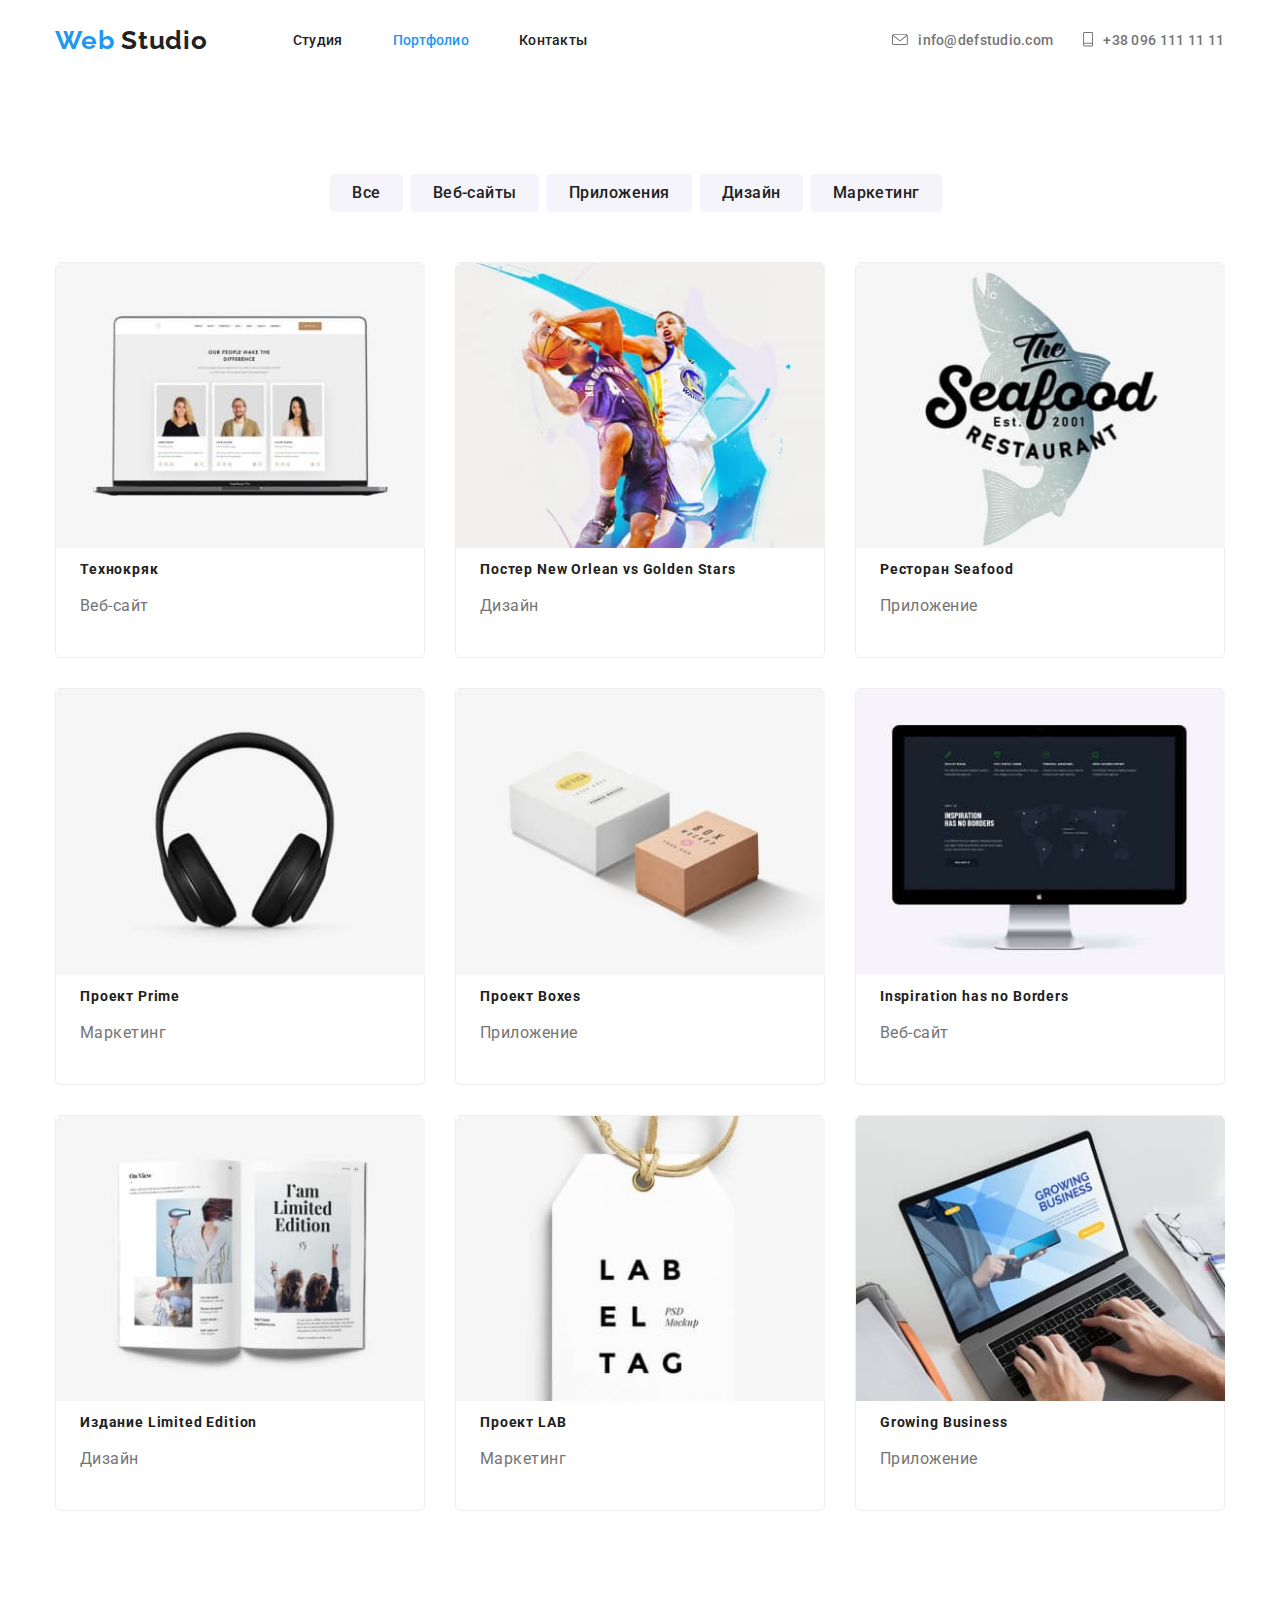
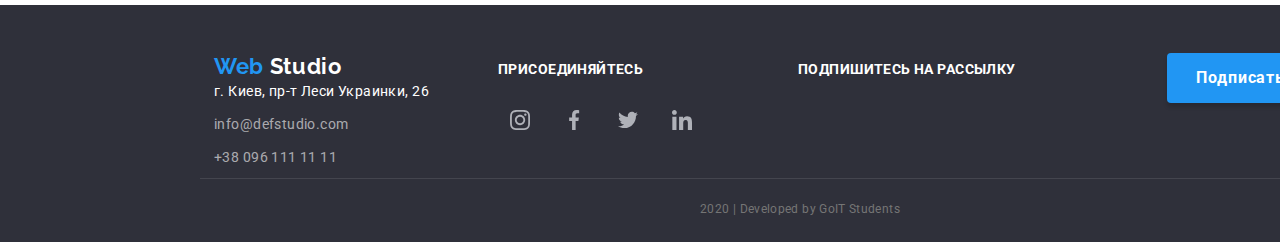
==== portfolio.html @ 9c073206 "клон" ====
<!DOCTYPE html>
<html lang="ru">
  <head>
    <meta charset="UTF-8" />
    <meta name="viewport" content="width=device-width, initial-scale=1.0" />
    <link
      href="https://fonts.googleapis.com/css2?family=Raleway:wght@700&family=Roboto:wght@400;500;700;900&display=swap"
      rel="stylesheet"
    />
    <link
      rel="stylesheet"
      href="https://cdnjs.cloudflare.com/ajax/libs/modern-normalize/0.6.0/modern-normalize.min.css"
    />
    <link rel="stylesheet" href="./css/styles.css" />
    <title>Web Studio</title>
  </head>
  <body>
    <header>
      <div class="container">
        <div class="header-title">
          <nav class="header">
            <a class="logos" href="/"> <span class="logo">Web</span> Studio</a>
            <ul class="social-links">
              <li class="link-title">
                <a href="./index.html">Студия</a>
              </li>
              <li class="link-title">
                <a href="./portfolio.html" class="link">Портфолио</a>
              </li>
              <li class="link-title"><a href="">Контакты</a></li>
            </ul>
          </nav>
          <ul class="contacts">
            <li class="contacts-item">
              <div class="contact-mail">
                <a class="phone" href="maito:info@defstudio.com">
                  <svg>
                    <use href="./images/symbol-defs.svg#icon-envelope"></use>
                  </svg>info@defstudio.com</a></div>
            </li>
            <li class="contacts-item">
              <div class="contact-phone">
                <a class="phone-icone" href="tel:+380961111111">
                  <svg class="contact-tel">
                    <use href="./images/symbol-defs.svg#icon-tel"></use>
                  </svg>+38 096 111 11 11</a></div>
            </li>
          </ul>
        </div>
      </div>
    </header>
    <main>
      <div class="none"><h1>Портфолио</h1></div>
      <div class="flex">
        <ul class="widget">
        <li >
          <a href="" class="title">Все</a></li>
          <li>
            <a href="" class="title">Веб-сайты</a></li>
            <li>
              <a href="" class="title">Приложения</a></li>
              <li>
                <a href="" class="title">Дизайн</a></li>
              <li>
                <li>
                  <a href="" class="title">Маркетинг</a></li>
                <li>
              </ul>
      <ul class="flex-container">
        <li class="flex-element">
          <a href="" class="subject-title">
            <img src="./images/tehnokryak1.jpg" alt="Компьютер с открытой веб-страницей" width="370px"/>
            <h2 class="subject">Технокряк</h2>
            <p class="subtitle">Веб-сайт</p>
          </a>
        </li>
        <li class="flex-element">
          <a href="" class="subject-title">
            <img src="./images/man1.jpg" alt="Баскетболисты борющиеся за мяч" width="370px"/>
           <h2 class="subject">Постер New Orlean vs Golden Stars</h2>
          <p class="subtitle">Дизайн</p>
          </a>
        </li>
        <li class="flex-element">
          <a href="" class="subject-title">
            <img src="./images/fish1.jpg" alt="Логотип ресторана Seafood" width="370px"/>
          <h2 class="subject">Ресторан Seafood</h2>
          <p class="subtitle">Приложение</p>
          </a>          
        </li>
        <li class="flex-element">
          <a href="" class="subject-title">
            <img src="./images/hp1.jpg" alt="Наушники" width="370px"/>
          <h2 class="subject">Проект Prime</h2>
          <p class="subtitle">Маркетинг</p>
          </a>
        </li>
        <li class="flex-element">
          <a href="" class="subject-title">
            <img src="./images/box1.jpg" alt="Две коробки на столе" width="370px"/>
          <h2 class="subject">Проект Boxes</h2>
          <p class="subtitle">Приложение</p>
          </a>
        </li>
        <li class="flex-element">
          <a href="" class="subject-title">
            <img src="./images/comp31.jpg" alt="Компьютер" width="370px"/>
          <h2 class="subject">Inspiration has no Borders</h2>
          <p class="subtitle">Веб-сайт</p>
          </a>
        </li>
        <li class="flex-element">
          <a href="" class="subject-title">
            <img src="./images/book1.jpg" alt="Развернутая книга на столе" width="370px"/>
          <h2 class="subject">Издание Limited Edition</h2>
          <p class="subtitle">Дизайн</p>
          </a>
        </li>
        <li class="flex-element">
          <a href="" class="subject-title">
            <img src="./images/lab1.jpg" alt="Бирка с логотипом Лаб" width="370px"/>
          <h2 class="subject">Проект LAB</h2>
          <p class="subtitle">Маркетинг</p>
          </a>
        </li>
        <li class="flex-element">
          <a href="" class="subject-title">
            <img src="./images/laptop1.jpg" alt="Ноутбук" width="370px"/>
          <h2 class="subject">Growing Business</h2>
          <p class="subtitle">Приложение</p>
          </a>
        </li></div>
      </ul>
    </main>
    <footer>
      <div class="container-footer">
        <div class="footer">
          <div class="avatar">
            <a href="/" class="logos-footer">
              <span class="logo">Web</span> Studio</a>
            <address>
              <ul class="adress">
                <div class="adress">г. Киев, пр-т Леси Украинки, 26</div>
                <li class="mobile-title">
                  <a href="maito:info@defstudio.com" class="mobile">info@defstudio.com</a>
                </li>
                <li class="mobile-title">
                  <a href="tel:+380961111111" class="mobile">+38 096 111 11 11</a>
                </li>
              </ul>
            </address>
          </div>
          <div class="content">
            <p class="list-items">Присоединяйтесь</p>
            <ul class="content-title">
              <li class="socials-title">
                <div class="soc">
                  <svg class="soc-size">
                    <use href="./images/symbol-defs.svg#icon-instagram"></use>
                  </svg>
                </div>
                <a href="https://www.instagram.com/?hl=ru"></a>
              </li>
              <li class="socials-title">
                <div class="soc">
                  <svg class="soc-size">
                    <use href="./images/symbol-defs.svg#icon-facebook"></use>
                  </svg>
                </div>
                <a href="https://www.facebook.com/"></a>
              </li>
              <li class="socials-title">
                <div class="soc">
                  <svg class="soc-size">
                    <use href="./images/symbol-defs.svg#icon-twitter"></use>
                  </svg>
                </div>
                <a href="https://twitter.com/explore"></a>
              </li>
              <li class="socials-title">
                <div class="soc">
                  <svg class="soc-size">
                    <use href="./images/symbol-defs.svg#icon-linkedln"></use>
                  </svg>
                </div>
                <a href="https://www.linkedin.com/"></a>
              </li>
            </ul>
          </div>
          <div class="aside-list">
            <p class="list-items">Подпишитесь на рассылку</p>
          </div>
          <div>
            <a class="button-footer" href="">Подписаться</a>
          </div>
        </div>
        <div class="aside">
          <p class="aside-footer">2020 | Developed by GoIT Students</p>
        </div>
      </div>
    </footer>
  </body>
</html>
---- css/styles.css ----
html {
  box-sizing: border-box;
}

*,
*::before,
*::after {
  box-sizing: inherit;
}

body {
  font-family: Roboto;
  color: #212121;
}
.header {
  display: flex;
  align-items: center;
  background: #ffffff;
  color: #212121;
  font-family: Roboto;
  font-style: normal;
  font-weight: 500;
  font-size: 14px;
  line-height: 16px;
  letter-spacing: 0.02em;
}
.header-title {
  display: flex;
  align-items: center;
}
.container {
  width: 1200px;
  margin-left: auto;
  margin-right: auto;
  padding-left: 15px;
  padding-right: 15px;
}
.container-box {
  align-items: center;
  width: 1200px;
  margin-left: auto;
  margin-right: auto;
  padding-left: 15px;
  padding-right: 15px;
  padding-top: 94px;
  padding-bottom: 94px;
}
.container-footer {
  align-items: center;
  width: 1600px;
  margin-left: auto;
  margin-right: auto;
  padding-top: 48px;
  padding-bottom: 21px;
  background: #2f303a;
}
.box-container {
  align-items: center;
  width: 1600px;
  margin-left: auto;
  margin-right: auto;
  padding-left: 15px;
  padding-right: 15px;
}
.overlay {
  height: 600px;
  max-width: 1600px;
  background-image: linear-gradient(
      to right,
      rgba(47, 48, 58, 0.8),
      rgba(47, 48, 58, 0.8)
    ),
    url(../images/Header1.jpg);
  background-repeat: no-repeat;
  background-position: center;
  background-size: cover;
  padding-top: 200px;
  padding-bottom: 200px;
}
.flex-container {
  display: flex;
  flex-wrap: wrap;
  align-items: center;
  width: 1200px;
  margin-left: auto;
  margin-right: auto;
}
.flex-element {
  width: calc((100% - 90px) / 3);
  margin-right: 30px;
  margin-bottom: 30px;
  background: #ffffff;
  border: 1px solid #eeeeee;
  box-sizing: border-box;
  border-radius: 5px;
}
.flex-element:nth-last-child(-n + 3) {
  margin-bottom: 0;
}
.flex-element:nth-child(3n) {
  margin-right: 0;
}
.flex-element:hover {
  box-shadow: 1px 4px 6px rgba(0, 0, 0, 0.16), 0px 4px 4px rgba(0, 0, 0, 0.06),
    0px 1px 1px rgba(0, 0, 0, 0.12);
}
.subject-title:focus {
  box-shadow: 1px 4px 6px rgba(0, 0, 0, 0.16), 0px 4px 4px rgba(0, 0, 0, 0.06),
    0px 1px 1px rgba(0, 0, 0, 0.12);
}
.flex-element img {
  max-width: 369px;
}
.logo {
  color: #2196f3;
}
.logos {
  justify-content: start;
  margin-right: 85px;
  font-style: normal;
  font-weight: bold;
  font-size: 26px;
  line-height: 31px;
  letter-spacing: 0.03em;
  font-family: Raleway;
}
.logos-footer {
  margin-bottom: 10px;
  font-family: Raleway;
  font-style: normal;
  font-weight: bold;
  font-size: 22px;
  line-height: 26px;
  letter-spacing: 0.03em;
  color: #ffffff;
}
a {
  margin-top: 0;
  margin-bottom: 0;
  padding-top: 0;
  padding-bottom: 0;
  text-decoration: none;
  font-size: 14px;
  line-height: 16px;
  color: #212121;
}
a:hover {
  color: #2196f3;
}
a:hover.title {
  color: white !important;
}
a:hover.button {
  color: white !important;
}
a:hover.button-footer {
  color: white !important;
}
a:hover.subject-title {
  color: #212121 !important;
}

ul {
  margin-top: 0;
  margin-bottom: 0;
  margin-left: 0;
  margin-right: 0;
  list-style: none;
  padding-left: 0;
  padding-top: 0;
  padding-right: 0;
}
.link {
  color: #2196f3;
  font-style: normal;
  font-weight: 500;
  font-size: 14px;
  line-height: 16px;
  letter-spacing: 0.02em;
}
.social-links {
  display: flex;
  font-style: normal;
  font-weight: 500;
  font-size: 14px;
  line-height: 16px;
  letter-spacing: 0.02em;
}
.social-links a:focus {
  color: #2196f3;
}
.link-title {
  display: block;
  padding-top: 32px;
  padding-bottom: 32px;
  margin-right: 50px;
  font-style: normal;
  font-weight: 500;
  font-size: 14px;
  line-height: 16px;
  letter-spacing: 0.02em;
}
.link-title:last-child {
  margin-right: 0;
}
.adress {
  margin-bottom: 9px;
  font-style: normal;
  font-weight: normal;
  font-size: 14px;
  line-height: 24px;
  letter-spacing: 0.03em;
  color: #ffffff;
}
.mobile {
  font-style: normal;
  font-weight: normal;
  font-size: 14px;
  line-height: 24px;
  letter-spacing: 0.03em;
  color: rgba(255, 255, 255, 0.6);
}
.mobile-title {
  margin-bottom: 9px;
}
.mobile-title:last-child {
  margin-bottom: 0px;
}
.phone {
  color: #757575;
  font-style: normal;
  font-weight: 500;
  font-size: 14px;
  line-height: 16px;
  letter-spacing: 0.02em;
}
.phone:hover {
  color: #2196f3;
}
.phone:focus {
  color: #2196f3;
}
.phone:focus svg {
  --color4: #2196f3;
}
.phone-icone {
  display: flex;
  font-style: normal;
  font-weight: 500;
  font-size: 14px;
  line-height: 16px;
  letter-spacing: 0.02em;

  color: #757575;
}
.phone-icone:hover {
  color: #2196f3;
}
.phone-icone:focus {
  color: #2196f3;
}
.phone-icone:focus svg {
  --color4: #2196f3;
}
.contacts {
  display: flex;
  margin-top: 0;
  margin-bottom: 0;
  margin-left: 305px;
}
.contacts-.item:focus {
  -moz-text-decoration-color: #2196f3;
  --color4: #2196f3;
}
.contact-mail {
  display: flex;
  align-items: center;
}
.contact-mail:hover svg {
  --color4: #2196f3;
}

.contact-mail svg {
  width: 16px;
  height: 11.2px;
  margin-right: 10px;
}
.contact-phone {
  display: flex;
  justify-content: center;
  align-items: center;
}
.contact-phone:hover svg {
  --color4: #2196f3;
}
.contacts-item {
  display: flex;
  height: 16px;
  padding: 0;
  margin-right: 30px;
}
.contacts-item:last-child {
  margin-right: 0;
}
.contacts-item .phone:focus {
  color: #2196f3;
}
.contact-tel {
  display: flex;
  justify-content: center;
  align-items: center;
  width: 10px;
  height: 14.94px;
  margin-right: 10px;
}
.preview {
  margin-top: 0;
  margin-bottom: 46px;
  color: #ffffff;
  font-style: normal;
  font-weight: 900;
  font-size: 44px;
  line-height: 60px;
  letter-spacing: 0.06em;
  text-transform: uppercase;
  text-align: center;
  width: 646px;
  margin-left: auto;
  margin-right: auto;
}
.button {
  display: inline-block;
  text-align: center;
  font-style: normal;
  font-weight: bold;
  font-size: 16px;
  line-height: 30px;
  letter-spacing: 0.06em;
  color: #ffffff;
  min-width: 200px;
  padding: 10px 32px;
  background: #2196f3;
  box-shadow: 0px 4px 4px rgba(0, 0, 0, 0.15);
  border-radius: 4px;
}
.button-items {
  text-align: center;
}
p {
  color: #757575;
}
.text {
  width: 270px;
  margin-top: 0;
  text-align: left;
  font-style: normal;
  font-weight: normal;
  font-size: 14px;
  line-height: 24px;
  letter-spacing: 0.03em;
}
.name {
  height: 19px;
  font-style: normal;
  font-weight: 500;
  font-size: 16px;
  text-align: center;
  letter-spacing: 0.03em;
  margin-bottom: 10px;
}
.desc {
  margin-top: 0;
  margin-bottom: 16px;
  font-style: normal;
  font-weight: normal;
  text-align: center;
  font-size: 16px;
  line-height: 19px;
  letter-spacing: 0.03em;
}

h2 {
  margin-top: 0;
  margin-bottom: 50px;
  font-style: normal;
  font-weight: bold;
  font-size: 36px;
  line-height: 42px;
  letter-spacing: 0.03em;
  text-align: center;
}
.heading {
  display: flex;
  justify-content: center;
}
.none {
  display: none;
}
h3 {
  margin-top: 0;
  margin-bottom: 0;
  font-style: normal;
  font-weight: 500;
  font-size: 16px;
  line-height: 19px;
  letter-spacing: 0.03em;
  color: #212121;
  text-align: center;
}
.picture {
  width: 270px;
  height: 120px;
  margin-bottom: 30px;
  background: #f5f4fa;
  border-radius: 4px;
  text-align: center;
}
.inside {
  display: flex;
  justify-content: center;
  align-items: center;
  width: 270px;
  height: 120px;
  margin-bottom: 30px;
  background: #f5f4fa;
  border-radius: 4px;
}
.size {
  display: inline-block;
  width: 70px;
  height: 70px;
}
.box {
  display: flex;
  text-align: center;
}
.box-title {
  margin-right: 30px;
}
.box-title :last-child {
  margin-right: 0;
}
.item {
  width: 270px;
  margin-top: 0;
  margin-bottom: 10px;
  text-align: left;
  font-style: normal;
  font-weight: bold;
  font-size: 14px;
  line-height: 16px;
  letter-spacing: 0.03em;
  text-transform: uppercase;
  color: #212121;
}
.items {
  margin-top: 0;
  margin-bottom: 0;
  width: 370px;
  padding: 27px 82px;
  font-style: normal;
  font-weight: bold;
  font-size: 14px;
  line-height: 16px;
  text-align: center;
  letter-spacing: 0.03em;
  text-transform: uppercase;
  color: #ffffff;
  background: rgba(47, 48, 58, 0.8);
  border-radius: 0px 0px 4px 4px;
}
.list-items {
  margin-top: 8px;
  margin-bottom: 21px;
  font-style: normal;
  font-weight: bold;
  font-size: 14px;
  line-height: 16px;
  text-align: left;
  letter-spacing: 0.03em;
  text-transform: uppercase;
  color: #ffffff;
}
.link-title p {
  margin-top: 0;
}
.items-title {
  display: flex;
  margin-top: 50px;
  text-align: center;
}
.aside-list {
  height: 45px;
  margin-right: 151px;
}
.heading-title {
  margin-right: 30px;
}
.heading-title:last-child {
  margin-right: 0;
}
.heading-title img {
  display: block;
  line-height: 0;
}
.meta {
  display: flex;
  justify-content: center;
}
.meta:last-child {
  margin-right: 0;
}

.subject {
  padding-left: 24px;
  padding-right: 24px;
  margin-bottom: 4px;
  text-align: left;
  font-style: normal;
  font-weight: bold;
  font-size: 100%;
  line-height: 36px;
  letter-spacing: 0.06em;
}
.subject-title {
  display: block;
  padding-bottom: 20px;
}
.subtitle {
  width: 322px;
  padding-left: 24px;
  padding-right: 24px;
  margin-top: 0;
  font-style: normal;
  font-weight: normal;
  font-size: 16px;
  line-height: 30px;
  letter-spacing: 0.03em;
}
.socials {
  display: flex;
  justify-content: center;
}
.socials-title:hover {
  background-color: #2196f3;
}
.socials-title:focus {
  background-color: #2196f3;
}
.socials a {
  display: block;
  line-height: 0;
}
.socials-title {
  display: inline-block;
  width: 44px;
  height: 44px;
  border-radius: 50%;
  background-size: 20px;
  padding: 12px 12px;
  margin-right: 10px;
  text-align: center;
}
.socials-title:last-child {
  margin-right: 0;
}
.socials-title:hover svg {
  --color3: #ffffff;
}
.socials-title:focus svg {
  --color3: #ffffff;
}
.soc {
  display: flex;
  justify-content: center;
}
.soc-size {
  width: 20px;
  height: 20px;
}
.content a {
  display: block;
  line-height: 0;
}
.name h3 {
  display: block;
  line-height: 0;
}
.holder {
  background: #ffffff;
  box-shadow: 0px 2px 1px rgba(0, 0, 0, 0.2), 0px 1px 1px rgba(0, 0, 0, 0.14),
    0px 1px 3px rgba(0, 0, 0, 0.12);
  border-radius: 4px;
  margin-right: 30px;
  padding-bottom: 24px;
}
.holder :last-child {
  margin-right: 0;
}
.photo {
  margin-bottom: 30px;
}

.popup {
  font-style: normal;
  font-weight: normal;
  font-size: 18px;
  line-height: 28px;
  letter-spacing: 0.03em;
  color: #ffffff;
}
.aside {
  width: 1200px;
  margin-top: 0;
  margin-bottom: 0;
  margin-left: auto;
  margin-right: auto;
  padding-top: 18px;
  padding-bottom: 0;
  font-style: normal;
  font-weight: normal;
  background: #2f303a;
  font-size: 12px;
  line-height: 24px;
  text-align: center;
  letter-spacing: 0.03em;
  color: rgba(255, 255, 255, 0.4);
  border-top: 1px solid rgba(255, 255, 255, 0.1);
}
.aside p {
  display: block;
  margin-top: 0;
  margin-bottom: 0;
}

.list {
  display: flex;
}
.list-title {
  margin-right: 30px;
  border: 1px solid #afb1b8;
  box-sizing: border-box;
  border-radius: 4px;
}
.list-title:last-child {
  margin-right: 0;
}
.list-t {
  display: flex;
}
.list-t:hover svg {
  --color3: #2196f3;
}
.list-t:focus svg {
  --color3: #2196f3;
}
.list-t:hover {
  color: #2196f3;
}
.list-title:hover {
  border: 1px solid #2196f3;
  box-sizing: border-box;
  border-radius: 4px;
}
.list-title:focus {
  border: 1px solid #2196f3;
  box-sizing: border-box;
  border-radius: 4px;
}
.list-l {
  width: 170px;
  height: 90px;
}
.list a {
  display: block;
  line-height: 0;
}
.footer {
  display: flex;
  background: #2f303a;
}
.content-title {
  display: flex;
}
.widget {
  display: flex;
  justify-content: center;
  padding-left: 15px;
  padding-right: 15px;
  margin-left: auto;
  margin-right: auto;
  margin-bottom: 50px;
}
.flex {
  width: 1200px;
  padding-right: 15px;
  padding-left: 15px;
  padding-top: 94px;
  padding-bottom: 94px;
  margin-left: auto;
  margin-right: auto;
}

.title {
  display: inline-block;
  outline: none;
  text-align: center;
  padding: 6px 22px;
  margin-right: 8px;
  background: #f5f4fa;
  border-radius: 4px;
  box-shadow: none;
  color: #212121;
  font-style: normal;
  font-weight: 500;
  font-size: 16px;
  line-height: 26px;
  letter-spacing: 0.03em;
}
.title:hover {
  color: #ffffff;
  background: #2196f3;
  /* shadow-middle */

  box-shadow: 0px 2px 2px rgba(0, 0, 0, 0.12), 0px 1px 2px rgba(0, 0, 0, 0.08),
    0px 3px 1px rgba(0, 0, 0, 0.1);
  border-radius: 4px;
}
.title:focus {
  color: #ffffff;
  background: #2196f3;
  /* shadow-middle */

  box-shadow: 0px 2px 2px rgba(0, 0, 0, 0.12), 0px 1px 2px rgba(0, 0, 0, 0.08),
    0px 3px 1px rgba(0, 0, 0, 0.1);
  border-radius: 4px;
}

.avatar {
  margin-right: 69px;
  margin-left: 214px;
}
.content {
  margin-right: 94px;
}
.button-footer {
  display: inline-block;
  text-align: center;
  font-style: normal;
  font-weight: bold;
  font-size: 16px;
  line-height: 30px;
  display: flex;
  align-items: center;
  text-align: center;
  letter-spacing: 0.06em;
  color: #ffffff;
  min-width: 200px;
  padding: 10px 29px;
  background: #2196f3;
  box-shadow: 0px 4px 4px rgba(0, 0, 0, 0.15);
  border-radius: 4px;
}
.button-footer::after {
  display: inline-block;
  content: '';
  width: 24px;
  height: 24px;
  margin-left: 10px;
  background-image: url(../images/plane.svg);
}
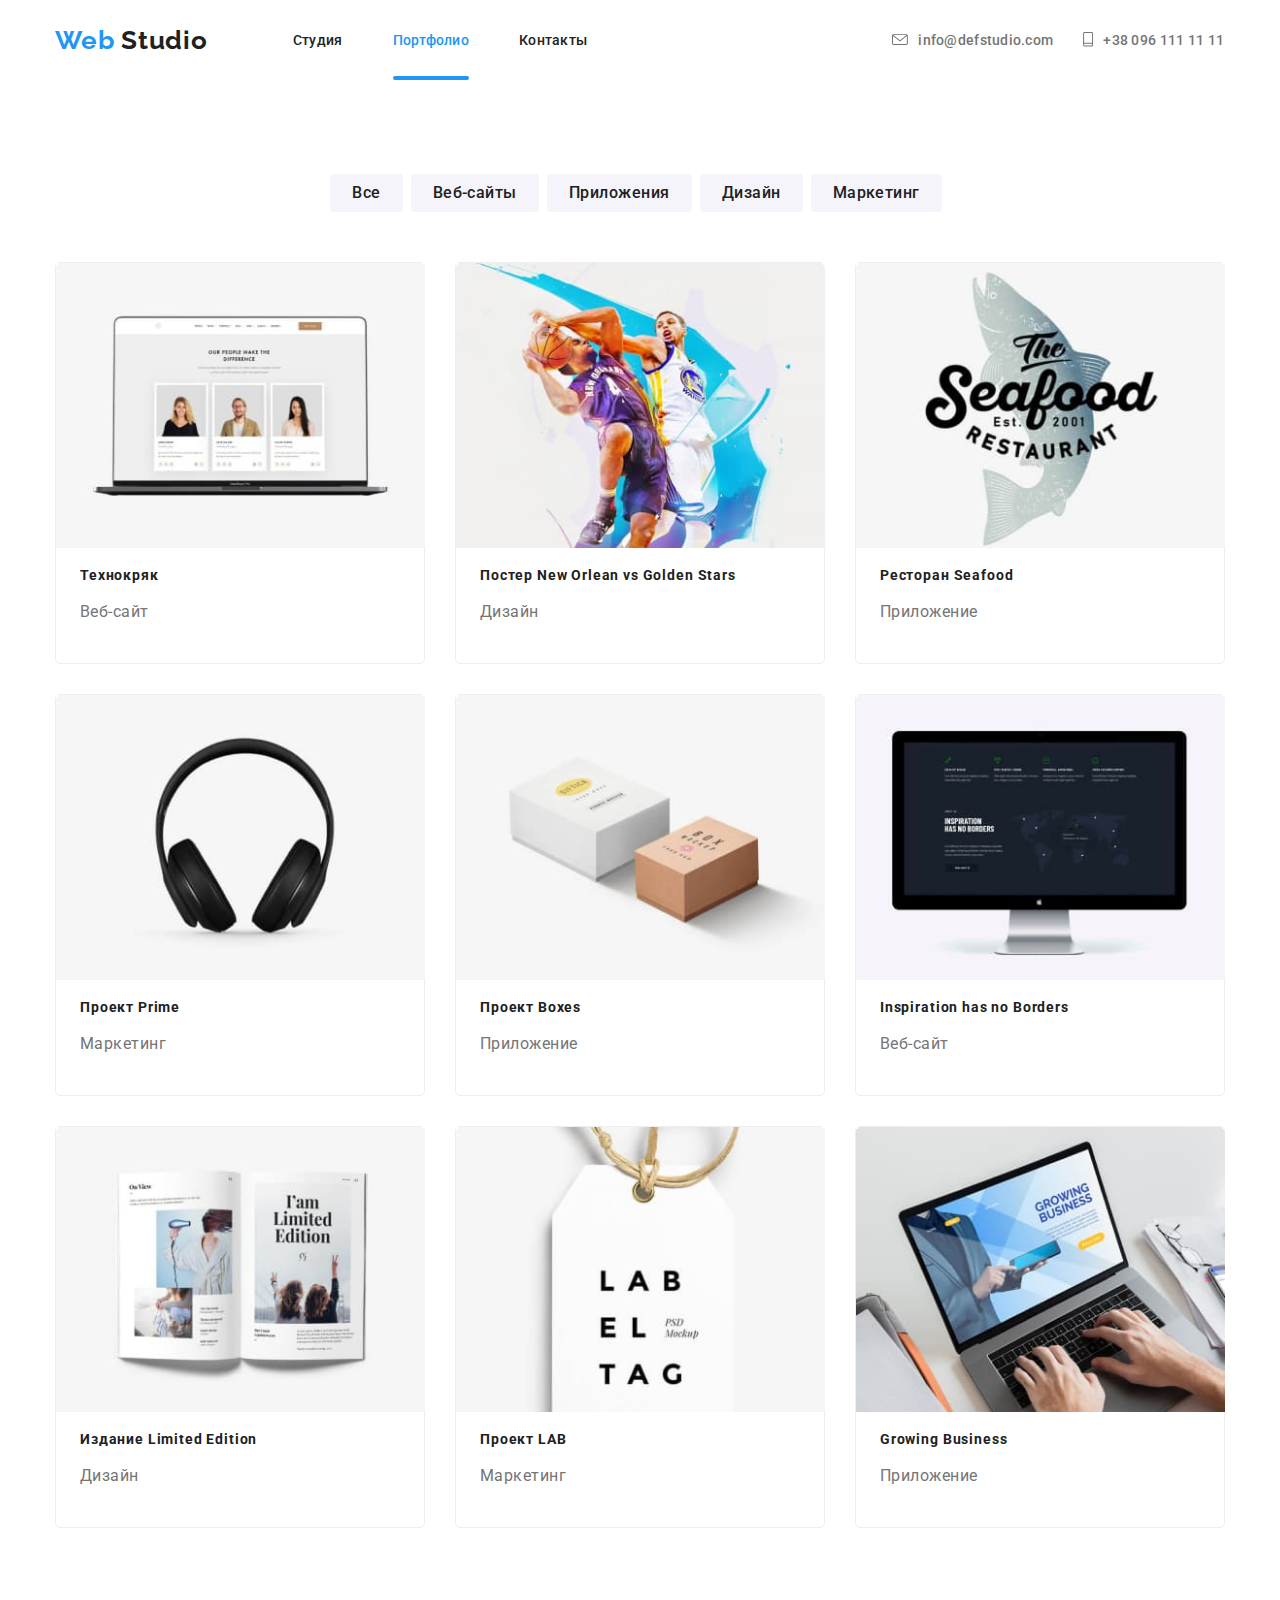
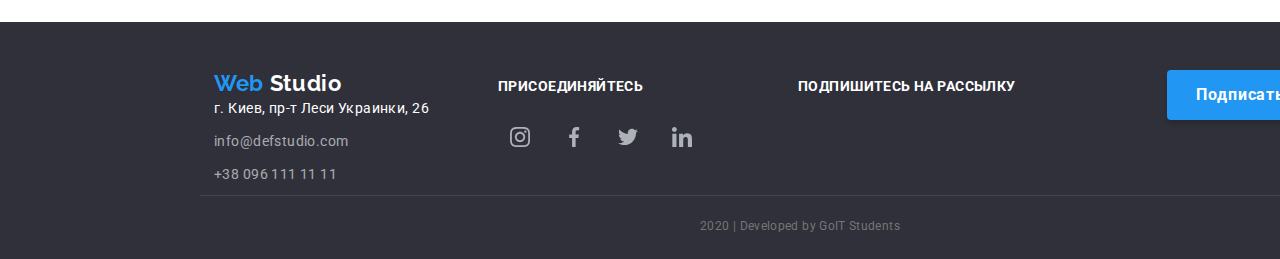
==== commit 97fbd61b: "дз5" ====
--- a/portfolio.html
+++ b/portfolio.html
@@ -69,63 +69,108 @@
       <ul class="flex-container">
         <li class="flex-element">
           <a href="" class="subject-title">
-            <img src="./images/tehnokryak1.jpg" alt="Компьютер с открытой веб-страницей" width="370px"/>
+            <div class="picture-subject">
+              <img src="./images/tehnokryak1.jpg" alt="Компьютер с открытой веб-страницей"/>
+            <div class="overlay"><p class="subject-text">Технокряк это современная площадка распространения коронавируса. Компании используют эту
+              платформу для цифрового
+              шпионажа и атак на защищённые сервера конкурентов.</p></div>
+            </div>
             <h2 class="subject">Технокряк</h2>
             <p class="subtitle">Веб-сайт</p>
           </a>
         </li>
         <li class="flex-element">
           <a href="" class="subject-title">
-            <img src="./images/man1.jpg" alt="Баскетболисты борющиеся за мяч" width="370px"/>
+            <div class="picture-subject">
+            <img src="./images/man1.jpg" alt="Баскетболисты борющиеся за мяч" />
+            <div class="overlay">
+              <p class="subject-text">Lorem ipsum dolor sit amet.</p>
+            </div>
+            </div>
            <h2 class="subject">Постер New Orlean vs Golden Stars</h2>
           <p class="subtitle">Дизайн</p>
           </a>
         </li>
         <li class="flex-element">
           <a href="" class="subject-title">
-            <img src="./images/fish1.jpg" alt="Логотип ресторана Seafood" width="370px"/>
+            <div class="picture-subject">
+            <img src="./images/fish1.jpg" alt="Логотип ресторана Seafood" />
+            <div class="overlay">
+              <p class="subject-text">Lorem ipsum dolor sit amet.</p>
+            </div>
+            </div>
           <h2 class="subject">Ресторан Seafood</h2>
           <p class="subtitle">Приложение</p>
           </a>          
         </li>
         <li class="flex-element">
           <a href="" class="subject-title">
-            <img src="./images/hp1.jpg" alt="Наушники" width="370px"/>
+            <div class="picture-subject">
+            <img src="./images/hp1.jpg" alt="Наушники" />
+            <div class="overlay">
+              <p class="subject-text">Lorem ipsum dolor sit amet.</p>
+            </div>
+            </div>
           <h2 class="subject">Проект Prime</h2>
           <p class="subtitle">Маркетинг</p>
           </a>
         </li>
         <li class="flex-element">
           <a href="" class="subject-title">
-            <img src="./images/box1.jpg" alt="Две коробки на столе" width="370px"/>
+            <div class="picture-subject">
+            <img src="./images/box1.jpg" alt="Две коробки на столе" />
+            <div class="overlay">
+              <p class="subject-text">Lorem ipsum dolor sit amet.</p>
+            </div>
+            </div>
           <h2 class="subject">Проект Boxes</h2>
           <p class="subtitle">Приложение</p>
           </a>
         </li>
         <li class="flex-element">
           <a href="" class="subject-title">
-            <img src="./images/comp31.jpg" alt="Компьютер" width="370px"/>
+            <div class="picture-subject">
+            <img src="./images/comp31.jpg" alt="Компьютер" />
+            <div class="overlay">
+              <p class="subject-text">Lorem ipsum dolor sit amet.</p>
+            </div>
+            </div>
           <h2 class="subject">Inspiration has no Borders</h2>
           <p class="subtitle">Веб-сайт</p>
           </a>
         </li>
         <li class="flex-element">
           <a href="" class="subject-title">
-            <img src="./images/book1.jpg" alt="Развернутая книга на столе" width="370px"/>
+            <div class="picture-subject">
+            <img src="./images/book1.jpg" alt="Развернутая книга на столе" />
+            <div class="overlay">
+              <p class="subject-text">Lorem ipsum dolor sit amet.</p>
+            </div>
+            </div>
           <h2 class="subject">Издание Limited Edition</h2>
           <p class="subtitle">Дизайн</p>
           </a>
         </li>
         <li class="flex-element">
           <a href="" class="subject-title">
-            <img src="./images/lab1.jpg" alt="Бирка с логотипом Лаб" width="370px"/>
+            <div class="picture-subject">
+            <img src="./images/lab1.jpg" alt="Бирка с логотипом Лаб" />
+            <div class="overlay">
+              <p class="subject-text">Lorem ipsum dolor sit amet.</p>
+            </div>
+            </div>
           <h2 class="subject">Проект LAB</h2>
           <p class="subtitle">Маркетинг</p>
           </a>
         </li>
         <li class="flex-element">
           <a href="" class="subject-title">
-            <img src="./images/laptop1.jpg" alt="Ноутбук" width="370px"/>
+            <div class="picture-subject">
+            <img src="./images/laptop1.jpg" alt="Ноутбук" />
+            <div class="overlay">
+              <p class="subject-text">Lorem ipsum dolor sit amet.</p>
+            </div>
+            </div>
           <h2 class="subject">Growing Business</h2>
           <p class="subtitle">Приложение</p>
           </a>
--- a/css/styles.css
+++ b/css/styles.css
@@ -26,6 +26,7 @@
 }
 .header-title {
   display: flex;
+  height: 80px;
   align-items: center;
 }
 .container {
@@ -62,7 +63,7 @@
   padding-left: 15px;
   padding-right: 15px;
 }
-.overlay {
+.averlay {
   height: 600px;
   max-width: 1600px;
   background-image: linear-gradient(
@@ -171,6 +172,7 @@
   padding-right: 0;
 }
 .link {
+  position: relative;
   color: #2196f3;
   font-style: normal;
   font-weight: 500;
@@ -178,6 +180,17 @@
   line-height: 16px;
   letter-spacing: 0.02em;
 }
+.link::after {
+  display: block;
+  position: absolute;
+  content: '';
+  left: 0;
+  bottom: 0;
+  width: 100%;
+  height: 4px;
+  background-color: #2196f3;
+  border-radius: 2px;
+}
 .social-links {
   display: flex;
   font-style: normal;
@@ -191,14 +204,21 @@
 }
 .link-title {
   display: block;
+  margin-right: 50px;
+  font-style: normal;
+  font-weight: 500;
+  font-size: 14px;
+  line-height: 16px;
+  letter-spacing: 0.02em;
+}
+.link-title a {
   padding-top: 32px;
   padding-bottom: 32px;
-  margin-right: 50px;
-  font-style: normal;
-  font-weight: 500;
-  font-size: 14px;
-  line-height: 16px;
-  letter-spacing: 0.02em;
+}
+a {
+  transition-property: color;
+  transition-duration: 250ms;
+  transition-timing-function: cubic-bezier(0.4, 0, 0.2, 1);
 }
 .link-title:last-child {
   margin-right: 0;
@@ -233,6 +253,9 @@
   font-size: 14px;
   line-height: 16px;
   letter-spacing: 0.02em;
+  transition-property: color;
+  transition-duration: 250ms;
+  transition-timing-function: cubic-bezier(0.4, 0, 0.2, 1);
 }
 .phone:hover {
   color: #2196f3;
@@ -268,7 +291,7 @@
   margin-bottom: 0;
   margin-left: 305px;
 }
-.contacts-.item:focus {
+.contacts-item:focus {
   -moz-text-decoration-color: #2196f3;
   --color4: #2196f3;
 }
@@ -454,6 +477,9 @@
   color: #212121;
 }
 .items {
+  position: absolute;
+  bottom: 0;
+  left: 0;
   margin-top: 0;
   margin-bottom: 0;
   width: 370px;
@@ -494,6 +520,7 @@
   margin-right: 151px;
 }
 .heading-title {
+  position: relative;
   margin-right: 30px;
 }
 .heading-title:last-child {
@@ -524,7 +551,52 @@
 }
 .subject-title {
   display: block;
+
   padding-bottom: 20px;
+}
+.subject-text {
+  display: flex;
+  padding: 63px 24px;
+  margin: 0;
+  font-style: normal;
+  font-weight: normal;
+  font-size: 18px;
+  line-height: 28px;
+  /* or 156% */
+
+  letter-spacing: 0.03em;
+
+  color: #ffffff;
+  position: absolute;
+  top: 0;
+  left: 0;
+  width: 100%;
+  height: 100%;
+}
+.overlay {
+  display: inline-block;
+  content: '';
+  position: absolute;
+  top: 0;
+  left: 0;
+  width: 100%;
+  height: 100%;
+
+  background: rgba(33, 150, 243, 0.9);
+  transform: translateY(100%);
+  transition-property: transform;
+  transition-duration: 250ms;
+  transition-timing-function: cubic-bezier(0.4, 0, 0.2, 1);
+}
+.picture-subject {
+  display: block;
+  overflow: hidden;
+  position: relative;
+  width: 370px;
+  height: 294px;
+}
+.subject-title:hover .overlay {
+  transform: translateY(0%);
 }
 .subtitle {
   width: 322px;
@@ -560,6 +632,10 @@
   padding: 12px 12px;
   margin-right: 10px;
   text-align: center;
+  transition-property: var(--color3), background-color;
+  transition-duration: 250ms, 250ms;
+  transition-timing-function: cubic-bezier(0.4, 0, 0.2, 1),
+    cubic-bezier(0.4, 0, 0.2, 1);
 }
 .socials-title:last-child {
   margin-right: 0;
@@ -647,6 +723,10 @@
 }
 .list-t {
   display: flex;
+  transition-property: var(--color3), background-color;
+  transition-duration: 250ms, 250ms;
+  transition-timing-function: cubic-bezier(0.4, 0, 0.2, 1),
+    cubic-bezier(0.4, 0, 0.2, 1);
 }
 .list-t:hover svg {
   --color3: #2196f3;
@@ -716,6 +796,10 @@
   font-size: 16px;
   line-height: 26px;
   letter-spacing: 0.03em;
+  transition-property: color, background;
+  transition-duration: 250ms, 250ms;
+  transition-timing-function: cubic-bezier(0.4, 0, 0.2, 1),
+    cubic-bezier(0.4, 0, 0.2, 1);
 }
 .title:hover {
   color: #ffffff;
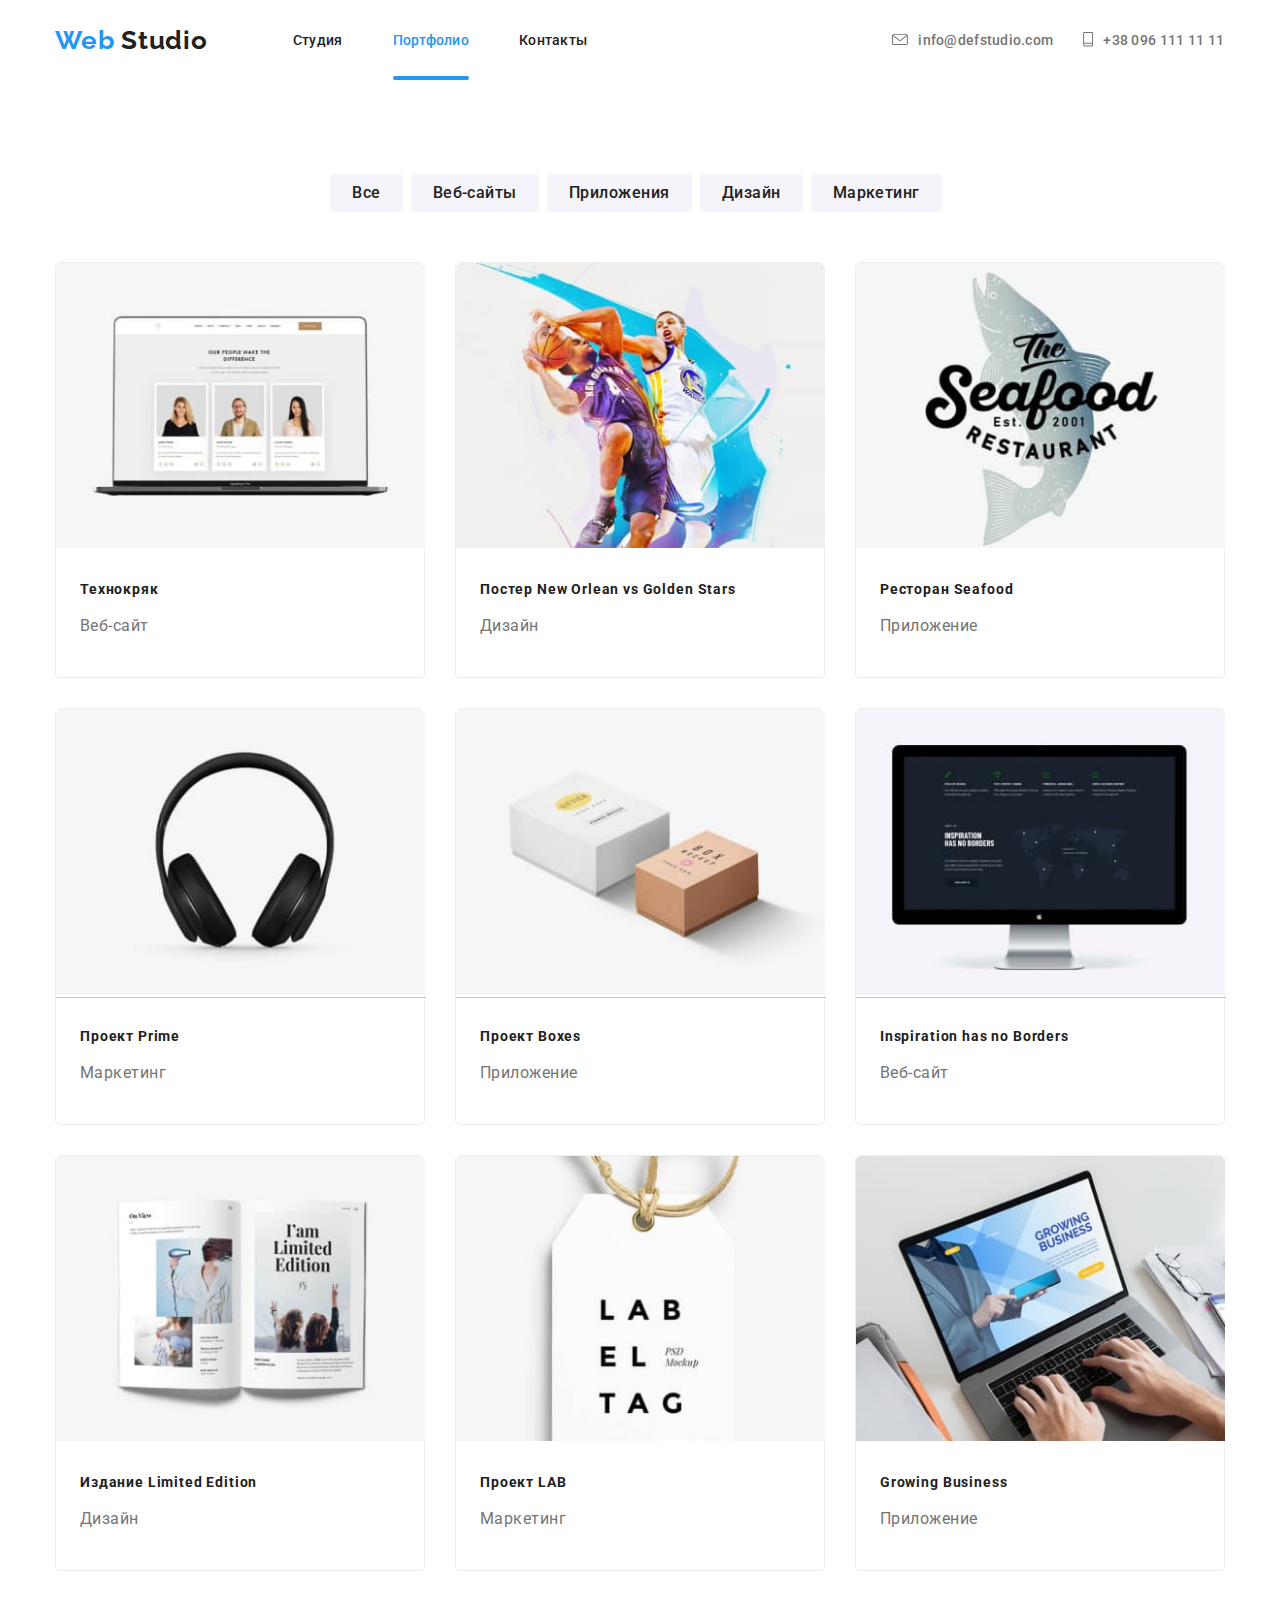
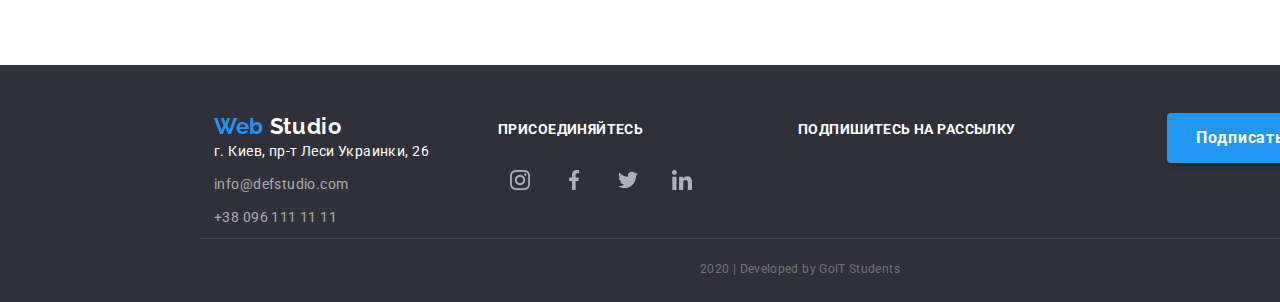
==== commit b3f92ca7: "последние правки" ====
--- a/portfolio.html
+++ b/portfolio.html
@@ -87,8 +87,8 @@
               <p class="subject-text">Lorem ipsum dolor sit amet.</p>
             </div>
             </div>
-           <h2 class="subject">Постер New Orlean vs Golden Stars</h2>
-          <p class="subtitle">Дизайн</p>
+           <div class="fff"><h2 class="subject">Постер New Orlean vs Golden Stars</h2>
+          <p class="subtitle">Дизайн</p></div>
           </a>
         </li>
         <li class="flex-element">
--- a/css/styles.css
+++ b/css/styles.css
@@ -537,8 +537,13 @@
 .meta:last-child {
   margin-right: 0;
 }
+.fff {
+  display: inline-block;
+}
 
 .subject {
+  height: 36px;
+  margin-top: 20px;
   padding-left: 24px;
   padding-right: 24px;
   margin-bottom: 4px;
@@ -549,9 +554,9 @@
   line-height: 36px;
   letter-spacing: 0.06em;
 }
+
 .subject-title {
-  display: block;
-
+  display: inline-block;
   padding-bottom: 20px;
 }
 .subject-text {
@@ -593,13 +598,15 @@
   overflow: hidden;
   position: relative;
   width: 370px;
-  height: 294px;
 }
 .subject-title:hover .overlay {
   transform: translateY(0%);
 }
+.subject-title:focus .overlay {
+  transform: translateY(0%);
+}
 .subtitle {
-  width: 322px;
+  height: 30px;
   padding-left: 24px;
   padding-right: 24px;
   margin-top: 0;
@@ -627,6 +634,7 @@
   display: inline-block;
   width: 44px;
   height: 44px;
+  fill: var(--svg-color);
   border-radius: 50%;
   background-size: 20px;
   padding: 12px 12px;
@@ -717,26 +725,25 @@
   border: 1px solid #afb1b8;
   box-sizing: border-box;
   border-radius: 4px;
-}
-.list-title:last-child {
-  margin-right: 0;
-}
-.list-t {
-  display: flex;
-  transition-property: var(--color3), background-color;
+  cursor: pointer;
+  transition-property: border, var(--color3);
   transition-duration: 250ms, 250ms;
   transition-timing-function: cubic-bezier(0.4, 0, 0.2, 1),
     cubic-bezier(0.4, 0, 0.2, 1);
 }
+.list-title:last-child {
+  margin-right: 0;
+}
+.list-t {
+  display: flex;
+}
 .list-t:hover svg {
   --color3: #2196f3;
 }
 .list-t:focus svg {
   --color3: #2196f3;
 }
-.list-t:hover {
-  color: #2196f3;
-}
+
 .list-title:hover {
   border: 1px solid #2196f3;
   box-sizing: border-box;
@@ -750,6 +757,9 @@
 .list-l {
   width: 170px;
   height: 90px;
+}
+.list-title svg {
+  --color3: #afb1b8;
 }
 .list a {
   display: block;
